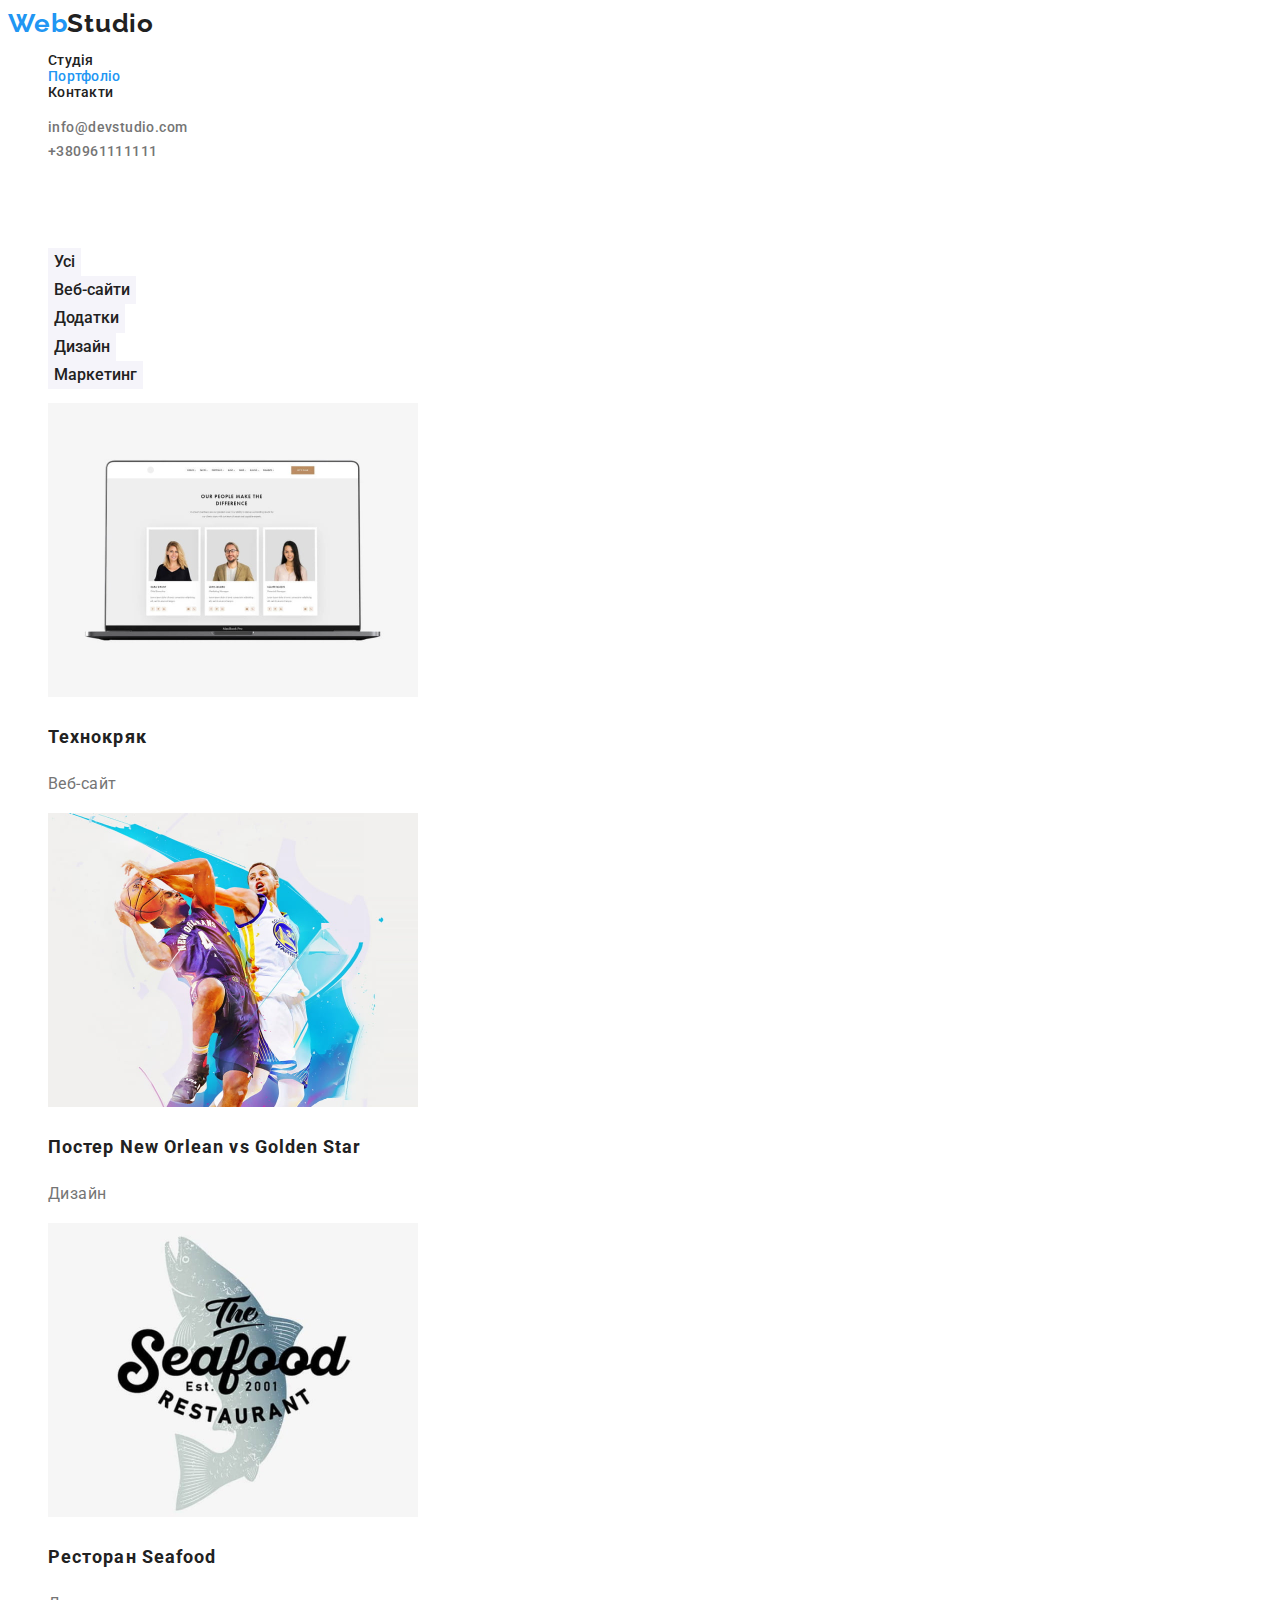
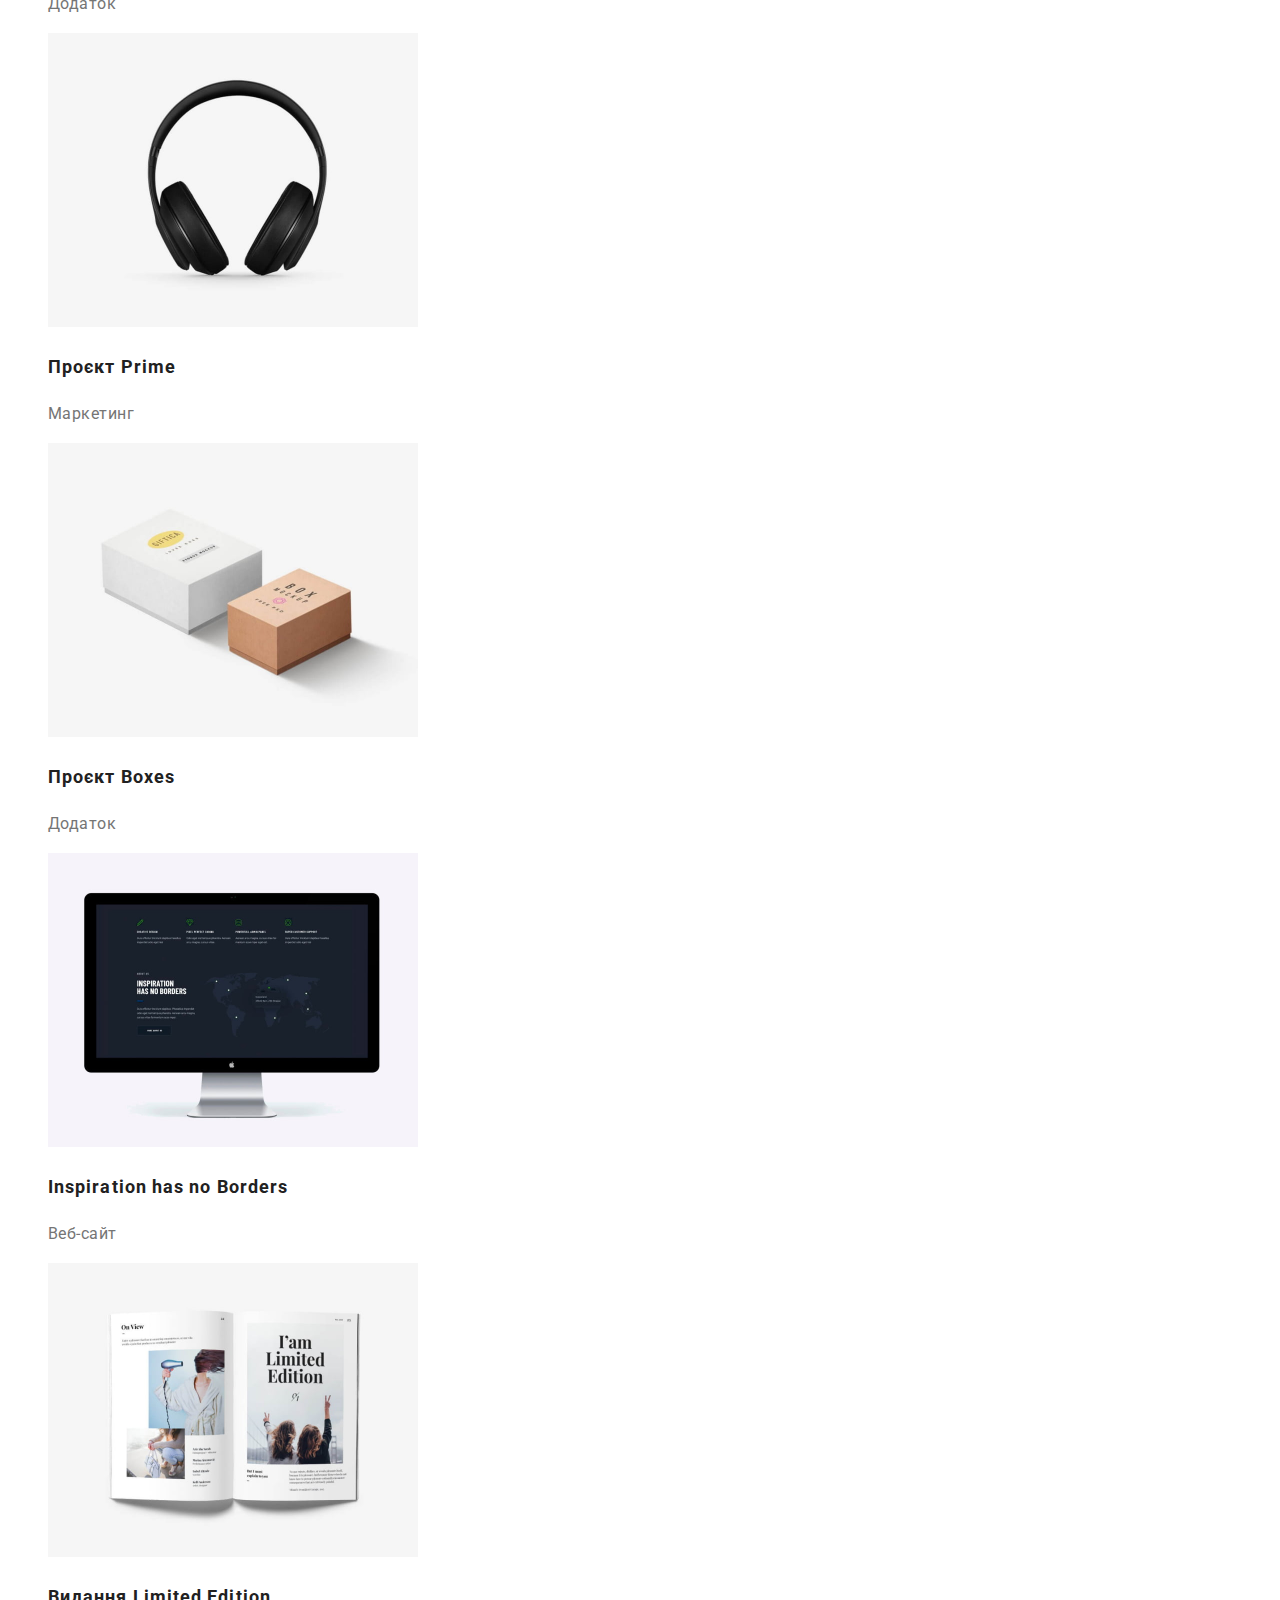
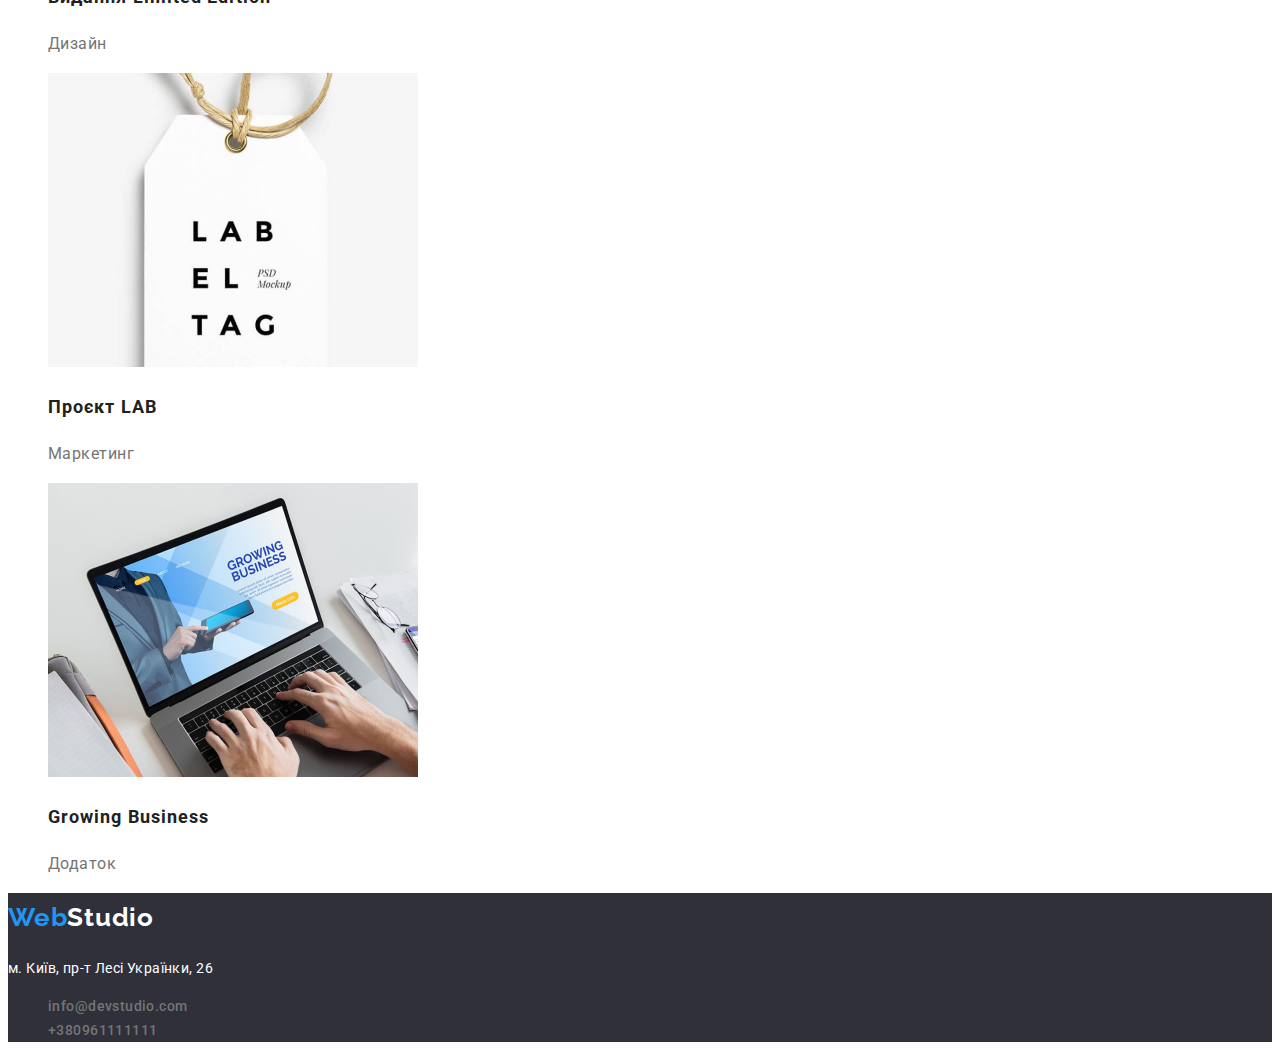
==== portfolio.html @ 089029b8 "Initial commit" ====
<!DOCTYPE html>
<html lang="en">
<head>
    <meta charset="UTF-8">
    <meta http-equiv="X-UA-Compatible" content="IE=edge">
    <meta name="viewport" content="width=device-width, initial-scale=1.0">
    <link rel="preconnect" href="https://fonts.googleapis.com">
    <link rel="preconnect" href="https://fonts.gstatic.com" crossorigin>
    <link href="https://fonts.googleapis.com/css2?family=Raleway:wght@700&family=Roboto:wght@400;500;700;900&display=swap"
        rel="stylesheet">
    <link rel="stylesheet" href="./css/styles.css">
    <title>WebStudio</title>
</head>
<body class="page">
    <!--шапка сторінки-->
<header class="header">
    <nav class="main-nav">
    <a class="logo links" href="./index.html"><span class="logo-span links">Web</span>Studio</a>
        <ul class="list-nav">
            <li class="list-item"><a class="list-item-link" href="./index.html">Студія</a></li>
            <li class="list-item"><a class="list-item-link-p" href="./portfolio.html">Портфоліо</a></li>
            <li class="list-item"><a class="list-item-link" href="">Контакти</a></li>
        </ul>
        </nav>
        <ul class="list link">
            <li><a class="mail" href="mailto:info@devstudio.com">info@devstudio.com</a></li>
            <li><a class="tel" href="tel:+380961111111">+380961111111</a></li>
        </ul>
        </header>
        <!--портфоліо-->
        <main>
            <section>
                <h1 class="section-title">Приклади робіт</h1>
                <ul class="list">
                    <li><button class="portolio-btn" type="button">Усі</button></li>
                    <li><button class="portolio-btn" type="button">Веб-сайти</button></li>
                    <li><button class="portolio-btn" type="button">Додатки</button></li>
                    <li><button class="portolio-btn" type="button">Дизайн</button></li>
                    <li><button class="portolio-btn" type="button">Маркетинг</button></li>
                </ul>
                <ul class="list">
                    <li class="portfolio-card">
                    <a class="link" href=""><img src="./images//image(7).jpg" alt="Фото Веб-сторінки" width="370">
                    <h2 class="portfolio-title">Технокряк</h2>
                    <p class="portfolio-card-txt">Веб-сайт</p>
                    </a>
                    </li>
                    <li class="portfolio-card">
                    <a class="link" href=""><img src="./images/image(8).jpg" alt="Фото баскетболістів" width="370">
                    <h2 class="portfolio-title">Постер New Orlean vs Golden Star</h2>
                    <p class="portfolio-card-txt">Дизайн</p>
                    </a>
                    </li>
                    <li class="portfolio-card">
                        <a class="link" href=""><img src="./images/image(9).jpg" alt="Фото логотипу ресторану" width="370">
                        <h2 class="portfolio-title">Ресторан Seafood</h2>
                        <p class="portfolio-card-txt">Додаток</p>
                        </a>
                    </li>
                    <li class="portfolio-card">
                        <a class="link" href=""><img src="./images/image(10).jpg" alt="Фото навушників" width="370">
                        <h2 class="portfolio-title">Проєкт Prime</h2>
                        <p class="portfolio-card-txt">Маркетинг</p>
                        </a>
                    </li>
                    <li class="portfolio-card">
                        <a class="link" href=""><img src="./images/image(111).jpg" alt="Фото логотипу, виглядає як коробки" width="370">
                        <h2 class="portfolio-title">Проєкт Boxes</h2>
                        <p class="portfolio-card-txt">Додаток</p>
                        </a>
                    </li>
                    <li class="portfolio-card">
                        <a class="link" href=""><img src="./images/image(12).jpg" alt="Фото Веб-сторінки" width="370">
                        <h2 class="portfolio-title">Inspiration has no Borders</h2>
                        <p class="portfolio-card-txt">Веб-сайт</p>
                        </a>
                    </li>
                    <li class="portfolio-card">
                        <a class="link" href=""><img src="./images/image(13).jpg" alt="Фото видання Limited Edition" width="370">
                        <h2 class="portfolio-title">Видання Limited Edition</h2>
                        <p class="portfolio-card-txt">Дизайн</p>
                        </a>
                    </li>
                    <li class="portfolio-card">
                        <a class="link" href=""><img src="./images/image(14).jpg" alt="Фото логотипу проекту LAB" width="370">
                        <h2 class="portfolio-title">Проєкт LAB</h2>
                        <p class="portfolio-card-txt">Маркетинг</p>
                        </a>
                    </li>
                    <li class="portfolio-card">
                        <a class="link" href=""><img src="./images/image(15).jpg" alt="Фото інтерфейсу додатку" width="370">
                        <h2 class="portfolio-title">Growing Business</h2>
                        <p class="portfolio-card-txt">Додаток</p>
                        </a>
                    </li>
                </ul>
            </section>
        </main>
    
        <footer class="footer">
            <a class="logo-footer links" href="./index.html"><span class="logo-span links">Web</span>Studio</a>
            <address class="address">
                <p class="address-map"> м. Київ, пр-т Лесі Українки, 26</p>
            <ul class="list footer">
                <li><a class="mail links" href="mailto:info@devstudio.com">info@devstudio.com</a></li>
                <li><a class="tel links" href="tel:+380961111111">+380961111111</a></li>
            </ul>
           </address>
           </footer>
</body>
</html>
---- css/styles.css ----
:root {
    /* Fonts */
    --main-font: "Roboto", sans-serif;
    --secondary-font: "Raleway", sans-serif;


    /* Text colors */
    --main-txt-cl: #757575;
    --main-title-cl: #212121;
    --light-txt-cl: #ffffff99;
    --span-txt-cl: #2196F3;
    --hero-txt-cl: #ffffff;
    --poster-txt-cl: #212121;
    --footer-txt-cl: rgba(255, 255, 255, 0.6);

    /* Background colors */
    --main-bg-cl: #2F303A;
    --span-bg-cl: #2196F3;
    --light-bg-cl: #F5F4FA;
    --card-bg-cl: #ffffff;
    --body-bg-cl: #F5F5F5;

    /* Other */

}

.page {
    font-family: var(--main-font);
    color: var(--main-txt-cl);
    font-size: 14px;
    line-height: calc(24 / 14);
    letter-spacing: 0.03em;
    text-decoration: none;
}

/* шапка сторінки */
.main-nav {
    font-weight: 500;
    font-size: 14px;
    line-height: 1.14;
    letter-spacing: 0.02em;
    color: var(--main-title-cl);
}

.logo {
    font-family: var(--secondary-font);
    font-weight: 700;
    font-size: 26px;
    line-height: 1.19;
    letter-spacing: 0.03em;
    color: var(--main-title-cl);
}

.logo-span {
    text-decoration: none;
    color: var(--span-txt-cl);
}

.link {
    text-decoration: none;
}

/* верхнє меню */
.list-nav {
    font-weight: 500;
    line-height: 1.14;
    letter-spacing: 0.02em;
}

.links {
    text-decoration: none;
}

.list-item-link {
    text-decoration: none;
    color: var(--main-title-cl);
}

.list-item-link-p {
    text-decoration: none;
    color: var(--span-txt-cl);
}

.list-item-link-s {
    text-decoration: none;
    color: var(--span-txt-cl);
}
.mail,
.tel {
    text-decoration: none;
    font-weight: 500;
    color: var(--main-txt-cl);
}

.mail:hover,
.mail:focus {
    color: var(--span-txt-cl);
}
.tel:hover,
.tel:focus {
    color: var(--span-txt-cl);
}

.current {
    color: var(--accent-txt-cl);
}

/* замовити послугу */
.hero {
    background-color: var(--main-bg-cl);
}

.main-title {
    font-weight: 900;
    font-size: 44px;
    line-height: 1.36;
    letter-spacing: 0.06em;
    text-align: center;
    text-transform: uppercase;
    color: var(--hero-txt-cl);
    cursor: pointer;
}

.btn-hero {
    background-color: var(--span-bg-cl);
    color: var(--hero-txt-cl);
    font-family: inherit;
    padding: 0;
    border: 0;
    font-weight: 700;
    font-size: 16px;
    line-height: 1.88;
    letter-spacing: 0.06em;
}

.btn:hover,
.btn:focus {
    background-color: var(--span-bg-cl);
}

/* плюси */
.benefits {
    text-transform: uppercase;
    color: var(--main-title-cl);
    background-color: var(--card-bg-cl);
}

.section-title {
    white-space: nowrap;
    clip-path: inset(100%);
    clip: rect(0 0 0 0);
    overflow: hidden;
}

.list-item {
    list-style-type: none;
}

.benefits-title {
    color: var(--main-title-cl);
    font-weight: 700;
    font-size: 14px;
    line-height: 1.14;
    letter-spacing: 0.03em;
    text-transform: uppercase;
}

.text {
    line-height: 1.5;
    letter-spacing: 0.03em;
    text-transform: none;
    color: var(--main-txt-cl);
}

/* чим ми займаємося */

.work-title {
    color: var(--main-title-cl);
    font-weight: 700;
    font-size: 36px;
    line-height: 1.17;
    text-align: center;
    letter-spacing: 0.03em;

}

/* наша команда */
.team {
    background-color: var(--light-bg-cl);
}

.team-title {
    color: var(--main-title-cl);
    font-weight: 700;
    font-size: 36px;
    line-height: 1.19;
    text-align: center;
    letter-spacing: 0.03em;
}

.list-item-team {
    box-shadow: 0px 1px 3px rgba(0, 0, 0, 0.12), 0px 1px 1px rgba(0, 0, 0, 0.14),
        0px 2px 1px rgba(0, 0, 0, 0.2);
    border-radius: 0px 0px 4px 4px;
    background-color: var(--card-bg-cl);
}

.name {
    color: var(--main-title-cl);
    font-weight: 500;
    font-size: 16px;
    line-height: 1.19;
    text-align: center;
}

.specialty {
    color: var(--main-txt-cl);
    font-size: 16px;
    text-align: center;
    line-height: 1.19;
}

/* footer*/
.footer {
    background-color: var(--main-bg-cl);
}

.logo-footer {
    color: var(--hero-txt-cl);
    font-family: var(--secondary-font);
    font-weight: 700;
    font-size: 26px;
    line-height: 1.9;
    letter-spacing: 0.03em;
}

.logo-span {
    color: var(--span-txt-cl);
}

.address {
    font-style: normal;
}

.list {
    list-style-type: none;
    text-decoration: none;
    color: var(--main-txt-cl);
}

.address-map {
    color: var(--hero-txt-cl);
}

.mail-footer,
.tel-footer {
    color: var(--footer-txt-cl);
}


/* Портфоліо*/

.portfolio-title {
    color: var(--main-title-cl);
    font-weight: 700;
    font-size: 18px;
    line-height: 2;
    letter-spacing: 0.06em;
}

.portfolio-card-txt {
    color: var(--main-txt-cl);
    font-size: 16px;
    line-height: 1.63;
    letter-spacing: 0.03em;
}

.portolio-btn {
    color: var(--poster-txt-cl);
    background-color: var(--light-bg-cl);
    border: none;
    font-family: inherit;
    line-height: 1.63;
    font-weight: 500;
    font-size: 16px;
    text-align: center;
    cursor: pointer;
    border: none;
}

.portolio-btn:hover,
.portolio-btn:focus {
    color: var(--hero-txt-cl);
    background-color: var(--span-bg-cl);
}

.link {
    text-decoration: none;
}
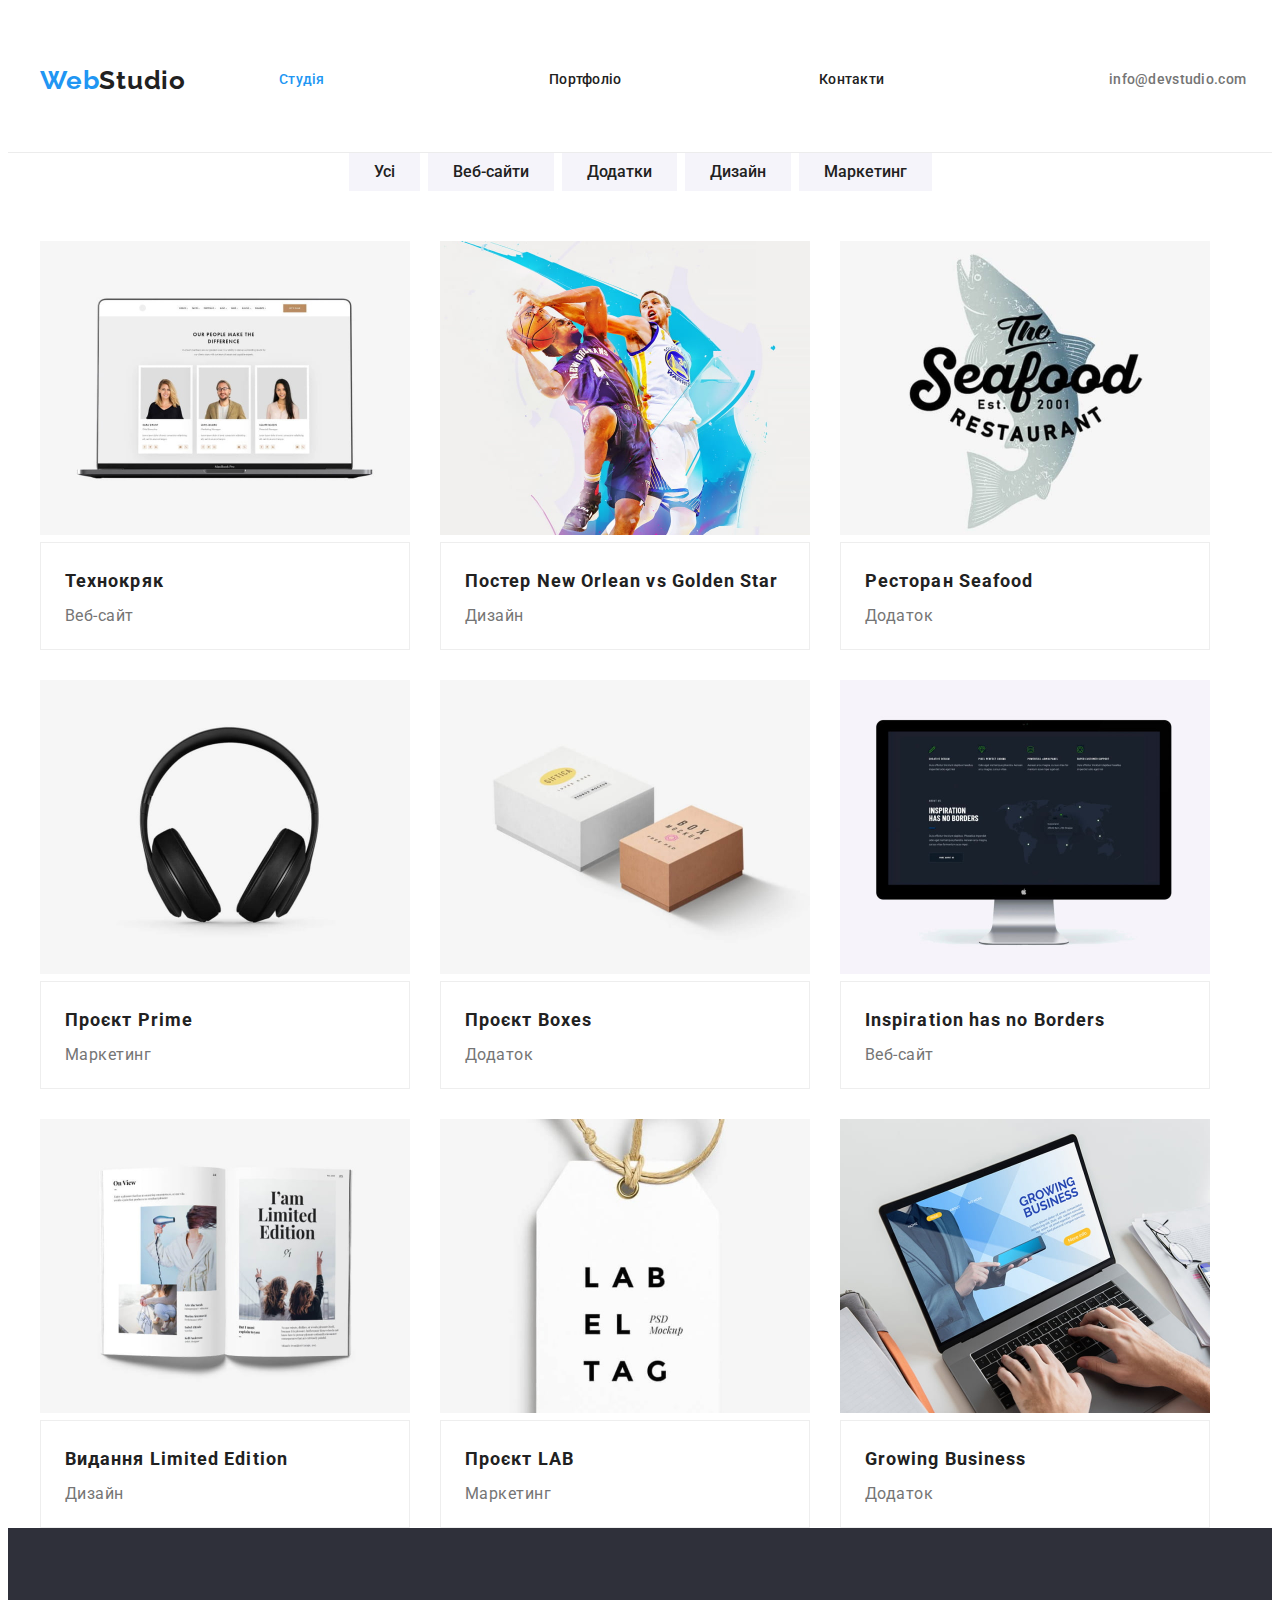
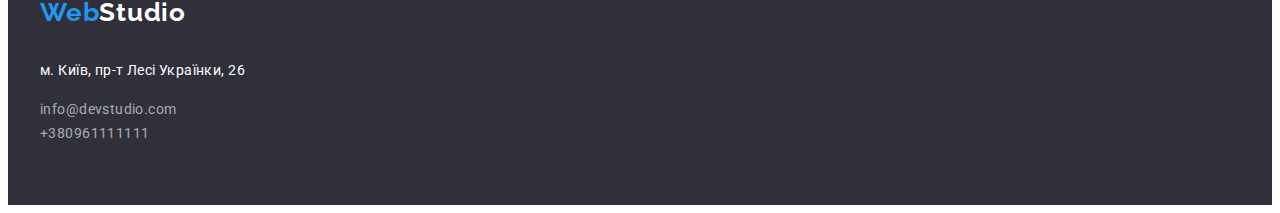
==== commit 0f5b4dba: "Add files via upload" ====
--- a/portfolio.html
+++ b/portfolio.html
@@ -13,99 +13,116 @@
 </head>
 <body class="page">
     <!--шапка сторінки-->
-<header class="header">
-    <nav class="main-nav">
-    <a class="logo links" href="./index.html"><span class="logo-span links">Web</span>Studio</a>
-        <ul class="list-nav">
-            <li class="list-item"><a class="list-item-link" href="./index.html">Студія</a></li>
-            <li class="list-item"><a class="list-item-link-p" href="./portfolio.html">Портфоліо</a></li>
-            <li class="list-item"><a class="list-item-link" href="">Контакти</a></li>
+    <header class="header">
+        <div class="container header-container">
+        <nav class="main-nav">
+        <a class="logo link" href="./index.html"><span class="logo-span link">Web</span>Studio</a>
+    
+        <!-- верхнє меню-->
+        <ul class="list-nav link">
+         <li class="list-item"><a class="list-item-link-s" href="./index.html">Студія</a></li>   
+         <li class="list-item"><a class="list-item-link" href="./portfolio.html">Портфоліо</a></li>  
+         <li class="list-item"><a class="list-item-link" href="">Контакти</a></li>  
         </ul>
         </nav>
-        <ul class="list link">
+        <ul class="list link header-link">
             <li><a class="mail" href="mailto:info@devstudio.com">info@devstudio.com</a></li>
             <li><a class="tel" href="tel:+380961111111">+380961111111</a></li>
         </ul>
-        </header>
+        </div>
+    </header>
         <!--портфоліо-->
         <main>
             <section>
-                <h1 class="section-title">Приклади робіт</h1>
-                <ul class="list">
+            <div class="container">
+                <h1 hidden>Приклади робіт</h1>
+                <ul class="list btn-list">
                     <li><button class="portolio-btn" type="button">Усі</button></li>
                     <li><button class="portolio-btn" type="button">Веб-сайти</button></li>
                     <li><button class="portolio-btn" type="button">Додатки</button></li>
                     <li><button class="portolio-btn" type="button">Дизайн</button></li>
                     <li><button class="portolio-btn" type="button">Маркетинг</button></li>
                 </ul>
-                <ul class="list">
+                <ul class="list cards-list">
                     <li class="portfolio-card">
                     <a class="link" href=""><img src="./images//image(7).jpg" alt="Фото Веб-сторінки" width="370">
+                    <div class="portfolio-card-container">
                     <h2 class="portfolio-title">Технокряк</h2>
                     <p class="portfolio-card-txt">Веб-сайт</p>
                     </a>
                     </li>
                     <li class="portfolio-card">
                     <a class="link" href=""><img src="./images/image(8).jpg" alt="Фото баскетболістів" width="370">
+                    <div class="portfolio-card-container">
                     <h2 class="portfolio-title">Постер New Orlean vs Golden Star</h2>
                     <p class="portfolio-card-txt">Дизайн</p>
                     </a>
                     </li>
                     <li class="portfolio-card">
                         <a class="link" href=""><img src="./images/image(9).jpg" alt="Фото логотипу ресторану" width="370">
+                        <div class="portfolio-card-container">
                         <h2 class="portfolio-title">Ресторан Seafood</h2>
                         <p class="portfolio-card-txt">Додаток</p>
                         </a>
                     </li>
                     <li class="portfolio-card">
                         <a class="link" href=""><img src="./images/image(10).jpg" alt="Фото навушників" width="370">
+                        <div class="portfolio-card-container">    
                         <h2 class="portfolio-title">Проєкт Prime</h2>
                         <p class="portfolio-card-txt">Маркетинг</p>
                         </a>
                     </li>
                     <li class="portfolio-card">
                         <a class="link" href=""><img src="./images/image(111).jpg" alt="Фото логотипу, виглядає як коробки" width="370">
+                        <div class="portfolio-card-container">
                         <h2 class="portfolio-title">Проєкт Boxes</h2>
                         <p class="portfolio-card-txt">Додаток</p>
                         </a>
                     </li>
                     <li class="portfolio-card">
                         <a class="link" href=""><img src="./images/image(12).jpg" alt="Фото Веб-сторінки" width="370">
+                        <div class="portfolio-card-container">
                         <h2 class="portfolio-title">Inspiration has no Borders</h2>
                         <p class="portfolio-card-txt">Веб-сайт</p>
                         </a>
                     </li>
                     <li class="portfolio-card">
                         <a class="link" href=""><img src="./images/image(13).jpg" alt="Фото видання Limited Edition" width="370">
+                        <div class="portfolio-card-container">
                         <h2 class="portfolio-title">Видання Limited Edition</h2>
                         <p class="portfolio-card-txt">Дизайн</p>
                         </a>
                     </li>
                     <li class="portfolio-card">
                         <a class="link" href=""><img src="./images/image(14).jpg" alt="Фото логотипу проекту LAB" width="370">
+                        <div class="portfolio-card-container">
                         <h2 class="portfolio-title">Проєкт LAB</h2>
                         <p class="portfolio-card-txt">Маркетинг</p>
                         </a>
                     </li>
                     <li class="portfolio-card">
                         <a class="link" href=""><img src="./images/image(15).jpg" alt="Фото інтерфейсу додатку" width="370">
+                        <div class="portfolio-card-container">
                         <h2 class="portfolio-title">Growing Business</h2>
                         <p class="portfolio-card-txt">Додаток</p>
                         </a>
                     </li>
                 </ul>
+            </div>
             </section>
         </main>
     
         <footer class="footer">
-            <a class="logo-footer links" href="./index.html"><span class="logo-span links">Web</span>Studio</a>
+            <div class="container footer-container">
+            <a class="logo-footer link" href="./index.html"><span class="logo-span link">Web</span>Studio</a>
             <address class="address">
                 <p class="address-map"> м. Київ, пр-т Лесі Українки, 26</p>
-            <ul class="list footer">
-                <li><a class="mail links" href="mailto:info@devstudio.com">info@devstudio.com</a></li>
-                <li><a class="tel links" href="tel:+380961111111">+380961111111</a></li>
+            <ul class="list-footer">
+                <li><a class="mail-footer link" href="mailto:info@devstudio.com">info@devstudio.com</a></li>
+                <li><a class="tel-footer link" href="tel:+380961111111">+380961111111</a></li>
             </ul>
            </address>
+           </div>
            </footer>
 </body>
 </html>--- a/css/styles.css
+++ b/css/styles.css
@@ -23,6 +23,17 @@
     /* Other */
 
 }
+/* Reset and General styles */
+h1,
+h2,
+h3,
+h4,
+p,
+ul {
+margin-top: 0;
+margin-bottom: 0;
+padding: 0;
+}
 
 .page {
     font-family: var(--main-font);
@@ -33,13 +44,32 @@
     text-decoration: none;
 }
 
+
 /* шапка сторінки */
+.header {
+    border-bottom: 1px solid #ECECEC;
+}
+
+.container {
+    width: 1200px;
+    padding: 0 15px 0 15px;
+    margin-left: auto;
+    margin-right: auto;
+}
+.header-container {
+    display: flex;
+    align-items: center;
+}
 .main-nav {
     font-weight: 500;
     font-size: 14px;
     line-height: 1.14;
     letter-spacing: 0.02em;
     color: var(--main-title-cl);
+    display: flex;
+    align-items: center;
+    margin-right: auto;
+    margin-left: 0;
 }
 
 .logo {
@@ -65,31 +95,66 @@
     font-weight: 500;
     line-height: 1.14;
     letter-spacing: 0.02em;
-}
-
-.links {
-    text-decoration: none;
-}
-
-.list-item-link {
-    text-decoration: none;
-    color: var(--main-title-cl);
-}
-
-.list-item-link-p {
-    text-decoration: none;
-    color: var(--span-txt-cl);
-}
-
-.list-item-link-s {
-    text-decoration: none;
-    color: var(--span-txt-cl);
-}
+    display: flex;
+    min-width: 45px;
+    margin-left: 93px;
+    margin-right: auto;
+}
+.list-nav link {
+    margin-right: 50px;
+}
+
+.header-link {
+    display: flex;
+    margin-right: 50px;
+}
+.list-item-link,
+.list-item-link-p,
+.list-item-link-s,
 .mail,
 .tel {
+  display: block;
+  padding-top: 32px;
+  padding-bottom: 32px;
+}
+
+.list {
+    list-style-type: none;
+}
+.list-item {
+    padding-top: 32px;
+    padding-bottom: 32px;
+}
+.list-item-link {
+    text-decoration: none;
+    color: var(--main-title-cl);
+    display: block;
+    align-items: center;
+}
+
+.list-item-link-p {
+    text-decoration: none;
+    color: var(--span-txt-cl);
+    display: block;
+    align-items: center;
+}
+
+.list-item-link-s {
+    text-decoration: none;
+    color: var(--span-txt-cl);
+    display: block;
+    align-items: center;
+}
+.mail,
+.tel {
     text-decoration: none;
     font-weight: 500;
     color: var(--main-txt-cl);
+    line-height: 1.14;
+    letter-spacing: 0.02em;
+    display: flex;
+    align-items: center;
+    margin: 20px;
 }
 
 .mail:hover,
@@ -106,8 +171,22 @@
 }
 
 /* замовити послугу */
+
+.section {
+    padding: 94px 0;
+    width: 100%;
+}
+
 .hero {
     background-color: var(--main-bg-cl);
+    padding-top: 200px;
+    padding-bottom: 200px;
+}
+
+.hero-container {
+    display: flex;
+    text-align: center;
+    flex-direction: column;
 }
 
 .main-title {
@@ -119,18 +198,30 @@
     text-transform: uppercase;
     color: var(--hero-txt-cl);
     cursor: pointer;
+    margin-top: 0;
+    margin-bottom: 30px;
+    width: 696px;
+    margin-left: auto;
+    margin-right: auto;
 }
 
 .btn-hero {
     background-color: var(--span-bg-cl);
     color: var(--hero-txt-cl);
     font-family: inherit;
-    padding: 0;
-    border: 0;
     font-weight: 700;
     font-size: 16px;
     line-height: 1.88;
     letter-spacing: 0.06em;
+    display: flex;
+    align-items: center;
+    border-radius: 4px;
+    padding: 10px 32px;
+    min-width: 216px;
+    display: block;
+    margin-left: auto;
+    margin-right: auto;
+    cursor: pointer;
 }
 
 .btn:hover,
@@ -143,17 +234,16 @@
     text-transform: uppercase;
     color: var(--main-title-cl);
     background-color: var(--card-bg-cl);
-}
-
-.section-title {
-    white-space: nowrap;
-    clip-path: inset(100%);
-    clip: rect(0 0 0 0);
-    overflow: hidden;
-}
-
+    padding-bottom: 0;
+}
+
+.benefits-list {
+    display: flex;
+    gap: 30px;
+}
 .list-item {
     list-style-type: none;
+    width: 270px;
 }
 
 .benefits-title {
@@ -163,6 +253,8 @@
     line-height: 1.14;
     letter-spacing: 0.03em;
     text-transform: uppercase;
+    margin-top: 0;
+    margin-bottom: 10px;
 }
 
 .text {
@@ -173,22 +265,43 @@
 }
 
 /* чим ми займаємося */
-
-.work-title {
-    color: var(--main-title-cl);
+.work {
+    padding-top: 0;
+}
+.section-title {
     font-weight: 700;
     font-size: 36px;
     line-height: 1.17;
     text-align: center;
-    letter-spacing: 0.03em;
-
+    margin-bottom: 50px;
+}
+.img {
+    display: block;
+    max-width: 100%;
+    height: auto;
+}
+.work-list {
+    display: flex;
+    gap: 30px;
+    justify-content: center;
+}
+.work-title {
+    color: var(--main-title-cl);
+    font-weight: 700;
+    font-size: 36px;
+    line-height: 1.17;
+    text-align: center;
+    letter-spacing: 0.03em;
+    margin-bottom: 50px;
 }
 
 /* наша команда */
 .team {
     background-color: var(--light-bg-cl);
 }
-
+.team-container {
+    height: 648px;
+}
 .team-title {
     color: var(--main-title-cl);
     font-weight: 700;
@@ -197,20 +310,27 @@
     text-align: center;
     letter-spacing: 0.03em;
 }
-
+.team-list {
+    display: flex;
+    gap: 30px;
+}
 .list-item-team {
     box-shadow: 0px 1px 3px rgba(0, 0, 0, 0.12), 0px 1px 1px rgba(0, 0, 0, 0.14),
         0px 2px 1px rgba(0, 0, 0, 0.2);
     border-radius: 0px 0px 4px 4px;
     background-color: var(--card-bg-cl);
 }
-
+.card {
+        padding-top: 30px;
+        padding-bottom: 30px;
+}
 .name {
     color: var(--main-title-cl);
     font-weight: 500;
     font-size: 16px;
     line-height: 1.19;
     text-align: center;
+    margin-bottom: 10px;
 }
 
 .specialty {
@@ -218,11 +338,14 @@
     font-size: 16px;
     text-align: center;
     line-height: 1.19;
+    padding-bottom: 30px;
 }
 
 /* footer*/
 .footer {
     background-color: var(--main-bg-cl);
+    padding-top: 60px;
+    padding-bottom: 60px;
 }
 
 .logo-footer {
@@ -232,6 +355,9 @@
     font-size: 26px;
     line-height: 1.9;
     letter-spacing: 0.03em;
+    display: block;
+    padding: 0;
+    margin-bottom: 20px;
 }
 
 .logo-span {
@@ -240,9 +366,10 @@
 
 .address {
     font-style: normal;
-}
-
-.list {
+    margin-top: 20px;
+}
+
+.list-footer {
     list-style-type: none;
     text-decoration: none;
     color: var(--main-txt-cl);
@@ -250,22 +377,43 @@
 
 .address-map {
     color: var(--hero-txt-cl);
+    margin-bottom: 15px;
 }
 
 .mail-footer,
 .tel-footer {
+    margin-bottom: 9px;
     color: var(--footer-txt-cl);
 }
 
 
 /* Портфоліо*/
-
+.btn-list {
+    display: flex;
+    justify-content: center;
+    gap: 8px;
+    margin-bottom: 50px;
+}
+.cards-list {
+    display: flex;
+    flex-wrap: wrap;
+    gap: 30px;
+}
+.portfolio-card-container {
+    background: #FFFFFF;
+    border-top: 1px solid #EEEEEE;
+    border-bottom: 1px solid #EEEEEE;
+    border-left: 1px solid #EEEEEE;
+    border-right: 1px solid #EEEEEE;
+    padding: 20px 24px 20px 24px;
+}
 .portfolio-title {
     color: var(--main-title-cl);
     font-weight: 700;
     font-size: 18px;
     line-height: 2;
     letter-spacing: 0.06em;
+    margin-bottom: 4px;
 }
 
 .portfolio-card-txt {
@@ -285,7 +433,8 @@
     font-size: 16px;
     text-align: center;
     cursor: pointer;
-    border: none;
+    padding: 6px 25px;
+    cursor: pointer;
 }
 
 .portolio-btn:hover,
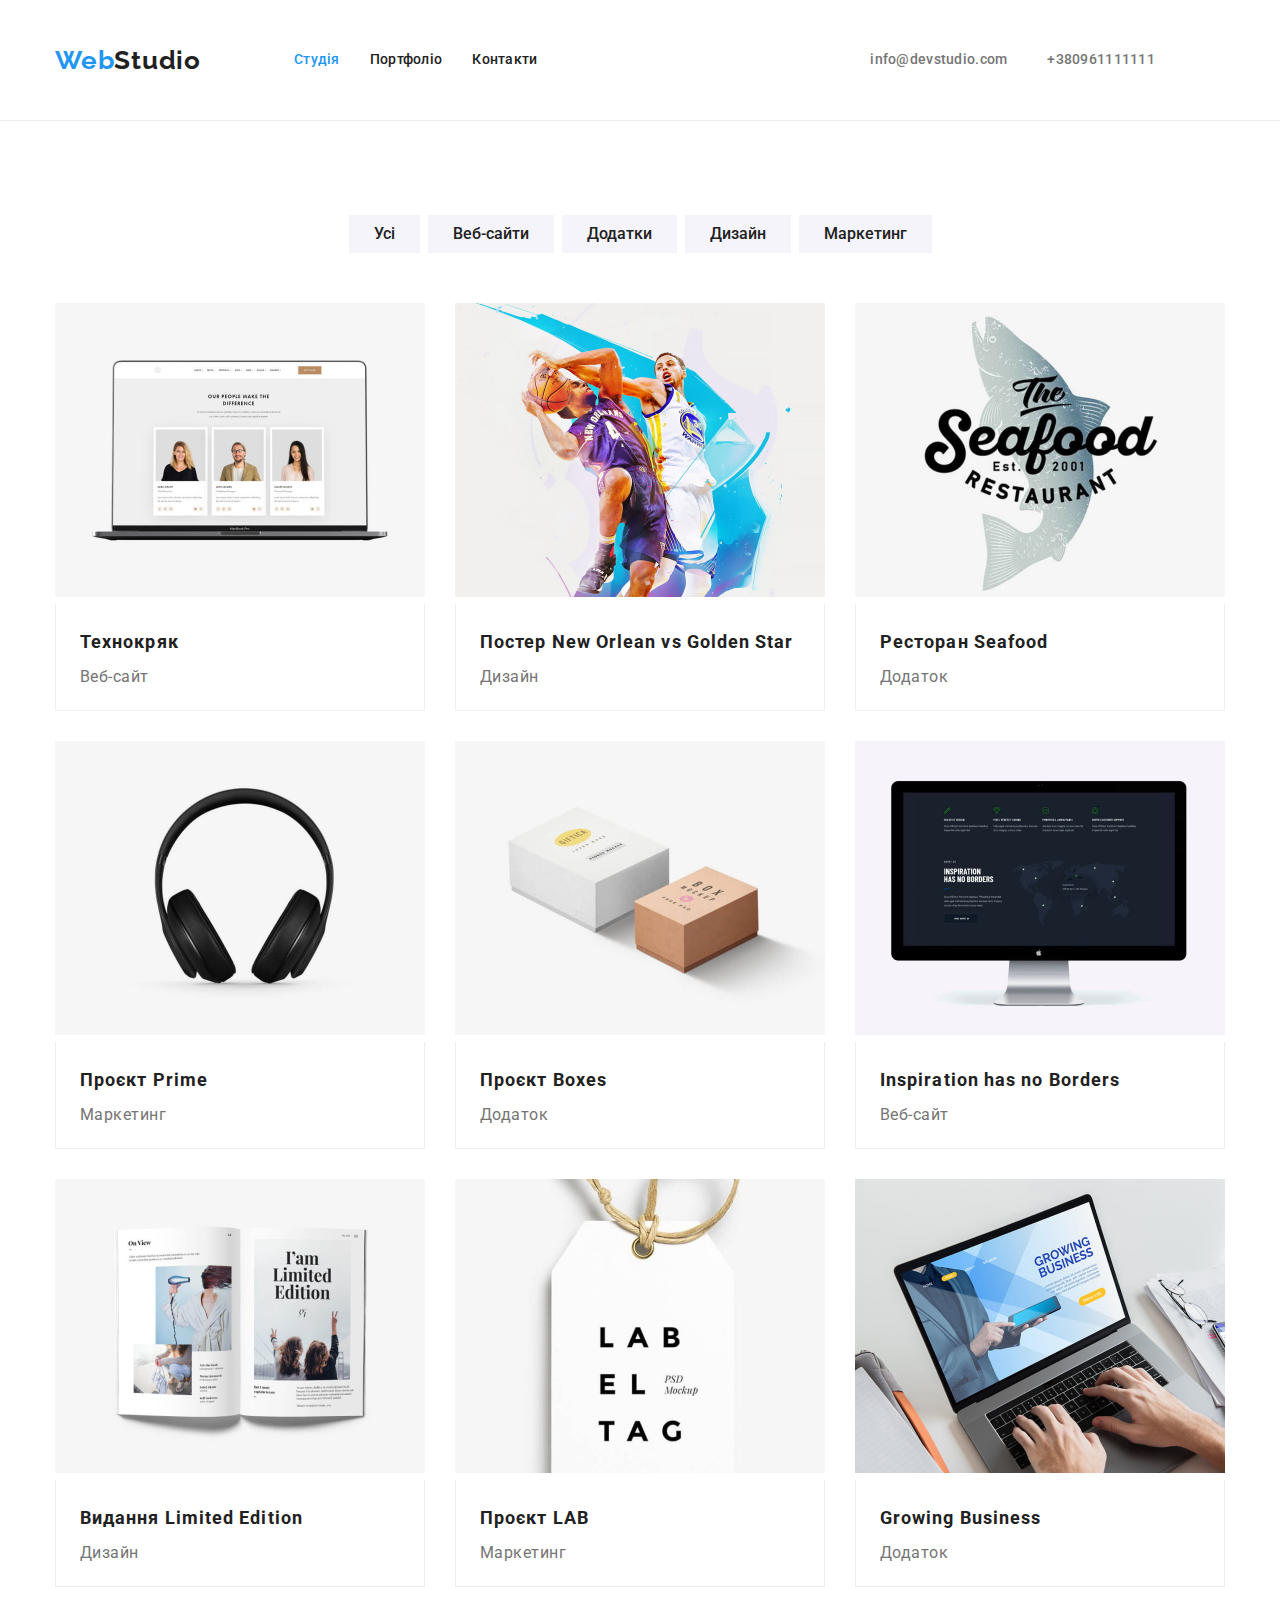
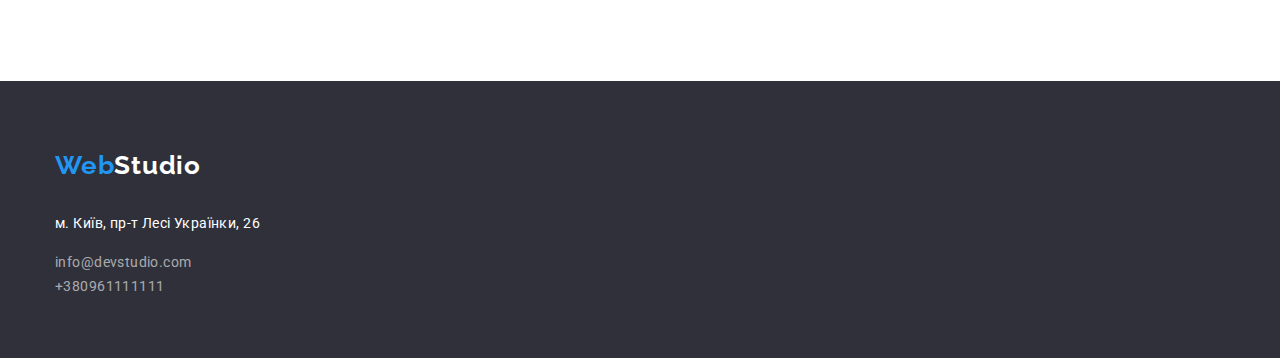
==== commit b6e01661: "Add files via upload" ====
--- a/portfolio.html
+++ b/portfolio.html
@@ -8,6 +8,7 @@
     <link rel="preconnect" href="https://fonts.gstatic.com" crossorigin>
     <link href="https://fonts.googleapis.com/css2?family=Raleway:wght@700&family=Roboto:wght@400;500;700;900&display=swap"
         rel="stylesheet">
+    <link rel="stylesheet" href="https://cdnjs.cloudflare.com/ajax/libs/modern-normalize/1.1.0/modern-normalize.min.css">
     <link rel="stylesheet" href="./css/styles.css">
     <title>WebStudio</title>
 </head>
@@ -33,7 +34,7 @@
     </header>
         <!--портфоліо-->
         <main>
-            <section>
+            <section class="portfolio">
             <div class="container">
                 <h1 hidden>Приклади робіт</h1>
                 <ul class="list btn-list">
@@ -45,63 +46,63 @@
                 </ul>
                 <ul class="list cards-list">
                     <li class="portfolio-card">
-                    <a class="link" href=""><img src="./images//image(7).jpg" alt="Фото Веб-сторінки" width="370">
+                    <a class="link"><img src="./images//image(7).jpg" alt="Фото Веб-сторінки" width="370">
                     <div class="portfolio-card-container">
                     <h2 class="portfolio-title">Технокряк</h2>
                     <p class="portfolio-card-txt">Веб-сайт</p>
                     </a>
                     </li>
                     <li class="portfolio-card">
-                    <a class="link" href=""><img src="./images/image(8).jpg" alt="Фото баскетболістів" width="370">
+                    <a class="link"><img src="./images/image(8).jpg" alt="Фото баскетболістів" width="370">
                     <div class="portfolio-card-container">
                     <h2 class="portfolio-title">Постер New Orlean vs Golden Star</h2>
                     <p class="portfolio-card-txt">Дизайн</p>
                     </a>
                     </li>
                     <li class="portfolio-card">
-                        <a class="link" href=""><img src="./images/image(9).jpg" alt="Фото логотипу ресторану" width="370">
+                        <a class="link"><img src="./images/image(9).jpg" alt="Фото логотипу ресторану" width="370">
                         <div class="portfolio-card-container">
                         <h2 class="portfolio-title">Ресторан Seafood</h2>
                         <p class="portfolio-card-txt">Додаток</p>
                         </a>
                     </li>
                     <li class="portfolio-card">
-                        <a class="link" href=""><img src="./images/image(10).jpg" alt="Фото навушників" width="370">
+                        <a class="link"><img src="./images/image(10).jpg" alt="Фото навушників" width="370">
                         <div class="portfolio-card-container">    
                         <h2 class="portfolio-title">Проєкт Prime</h2>
                         <p class="portfolio-card-txt">Маркетинг</p>
                         </a>
                     </li>
                     <li class="portfolio-card">
-                        <a class="link" href=""><img src="./images/image(111).jpg" alt="Фото логотипу, виглядає як коробки" width="370">
+                        <a class="link"><img src="./images/image(111).jpg" alt="Фото логотипу, виглядає як коробки" width="370">
                         <div class="portfolio-card-container">
                         <h2 class="portfolio-title">Проєкт Boxes</h2>
                         <p class="portfolio-card-txt">Додаток</p>
                         </a>
                     </li>
                     <li class="portfolio-card">
-                        <a class="link" href=""><img src="./images/image(12).jpg" alt="Фото Веб-сторінки" width="370">
+                        <a class="link"><img src="./images/image(12).jpg" alt="Фото Веб-сторінки" width="370">
                         <div class="portfolio-card-container">
                         <h2 class="portfolio-title">Inspiration has no Borders</h2>
                         <p class="portfolio-card-txt">Веб-сайт</p>
                         </a>
                     </li>
                     <li class="portfolio-card">
-                        <a class="link" href=""><img src="./images/image(13).jpg" alt="Фото видання Limited Edition" width="370">
+                        <a class="link"><img src="./images/image(13).jpg" alt="Фото видання Limited Edition" width="370">
                         <div class="portfolio-card-container">
                         <h2 class="portfolio-title">Видання Limited Edition</h2>
                         <p class="portfolio-card-txt">Дизайн</p>
                         </a>
                     </li>
                     <li class="portfolio-card">
-                        <a class="link" href=""><img src="./images/image(14).jpg" alt="Фото логотипу проекту LAB" width="370">
+                        <a class="link"><img src="./images/image(14).jpg" alt="Фото логотипу проекту LAB" width="370">
                         <div class="portfolio-card-container">
                         <h2 class="portfolio-title">Проєкт LAB</h2>
                         <p class="portfolio-card-txt">Маркетинг</p>
                         </a>
                     </li>
                     <li class="portfolio-card">
-                        <a class="link" href=""><img src="./images/image(15).jpg" alt="Фото інтерфейсу додатку" width="370">
+                        <a class="link"><img src="./images/image(15).jpg" alt="Фото інтерфейсу додатку" width="370">
                         <div class="portfolio-card-container">
                         <h2 class="portfolio-title">Growing Business</h2>
                         <p class="portfolio-card-txt">Додаток</p>
--- a/css/styles.css
+++ b/css/styles.css
@@ -96,13 +96,10 @@
     line-height: 1.14;
     letter-spacing: 0.02em;
     display: flex;
-    min-width: 45px;
     margin-left: 93px;
     margin-right: auto;
 }
-.list-nav link {
-    margin-right: 50px;
-}
+
 
 .header-link {
     display: flex;
@@ -116,20 +113,21 @@
   display: block;
   padding-top: 32px;
   padding-bottom: 32px;
+  gap: 30px;
 }
 
 .list {
     list-style-type: none;
 }
 .list-item {
-    padding-top: 32px;
-    padding-bottom: 32px;
+    list-style-type: none;
 }
 .list-item-link {
     text-decoration: none;
     color: var(--main-title-cl);
     display: block;
     align-items: center;
+    margin-right: 30px;
 }
 
 .list-item-link-p {
@@ -137,6 +135,7 @@
     color: var(--span-txt-cl);
     display: block;
     align-items: center;
+    margin-right: 30px;
 }
 
 .list-item-link-s {
@@ -144,6 +143,7 @@
     color: var(--span-txt-cl);
     display: block;
     align-items: center;
+    margin-right: 30px;
 }
 .mail,
 .tel {
@@ -183,11 +183,6 @@
     padding-bottom: 200px;
 }
 
-.hero-container {
-    display: flex;
-    text-align: center;
-    flex-direction: column;
-}
 
 .main-title {
     font-weight: 900;
@@ -234,14 +229,15 @@
     text-transform: uppercase;
     color: var(--main-title-cl);
     background-color: var(--card-bg-cl);
-    padding-bottom: 0;
+    padding-top: 94px;
+    padding-bottom: 94px;
 }
 
 .benefits-list {
     display: flex;
     gap: 30px;
 }
-.list-item {
+.list-item-benefits {
     list-style-type: none;
     width: 270px;
 }
@@ -266,7 +262,7 @@
 
 /* чим ми займаємося */
 .work {
-    padding-top: 0;
+    padding-bottom: 94px;
 }
 .section-title {
     font-weight: 700;
@@ -297,11 +293,11 @@
 
 /* наша команда */
 .team {
+    padding-top: 94px;
+    padding-bottom: 94px;
     background-color: var(--light-bg-cl);
 }
-.team-container {
-    height: 648px;
-}
+
 .team-title {
     color: var(--main-title-cl);
     font-weight: 700;
@@ -309,6 +305,7 @@
     line-height: 1.19;
     text-align: center;
     letter-spacing: 0.03em;
+    margin-bottom: 50px;
 }
 .team-list {
     display: flex;
@@ -321,8 +318,8 @@
     background-color: var(--card-bg-cl);
 }
 .card {
-        padding-top: 30px;
-        padding-bottom: 30px;
+    padding-top: 30px;
+    padding-bottom: 30px;
 }
 .name {
     color: var(--main-title-cl);
@@ -338,7 +335,6 @@
     font-size: 16px;
     text-align: center;
     line-height: 1.19;
-    padding-bottom: 30px;
 }
 
 /* footer*/
@@ -366,7 +362,6 @@
 
 .address {
     font-style: normal;
-    margin-top: 20px;
 }
 
 .list-footer {
@@ -388,6 +383,10 @@
 
 
 /* Портфоліо*/
+.portfolio {
+    padding-top: 94px;
+    padding-bottom: 94px;
+}
 .btn-list {
     display: flex;
     justify-content: center;
@@ -401,7 +400,7 @@
 }
 .portfolio-card-container {
     background: #FFFFFF;
-    border-top: 1px solid #EEEEEE;
+    border-top: none;
     border-bottom: 1px solid #EEEEEE;
     border-left: 1px solid #EEEEEE;
     border-right: 1px solid #EEEEEE;
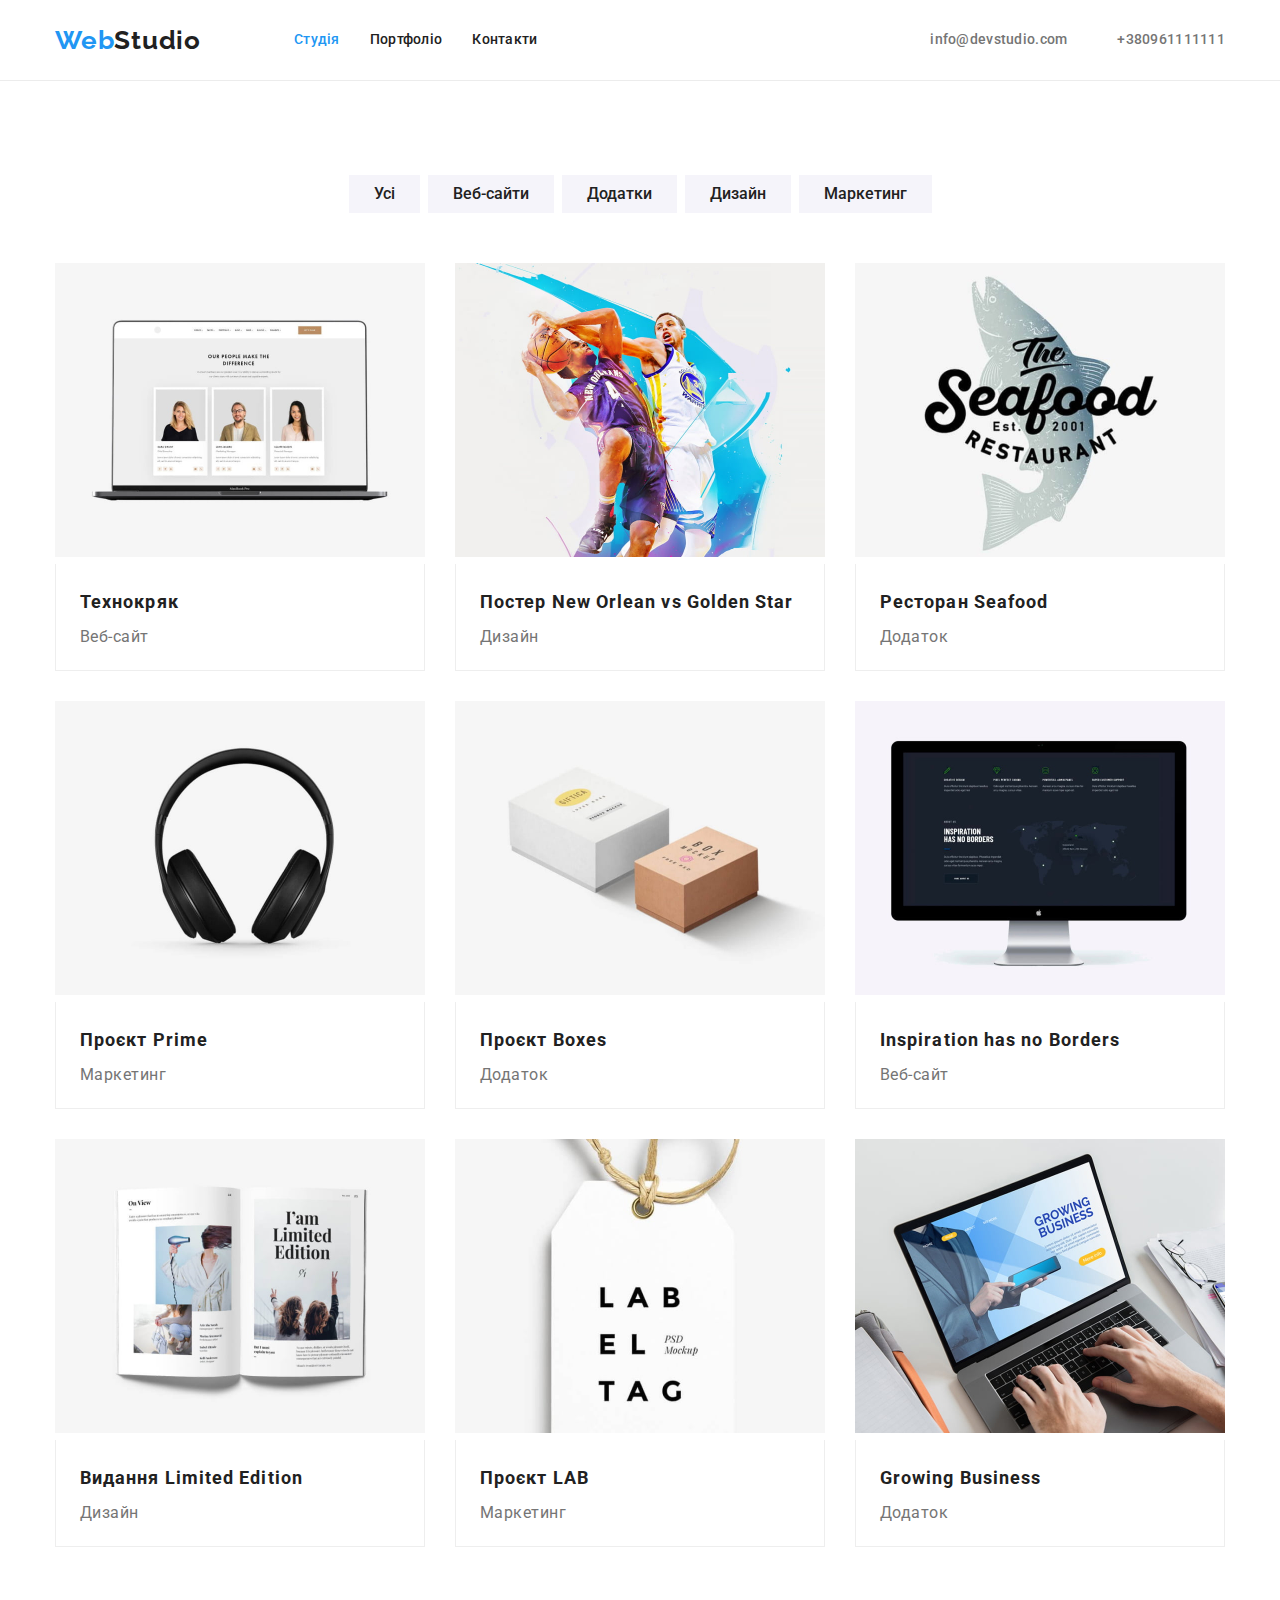
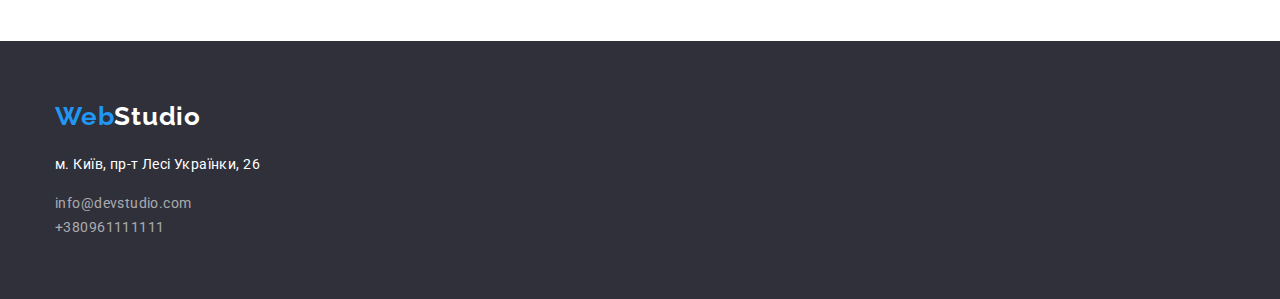
==== commit a2c684e5: "Add files via upload" ====
--- a/portfolio.html
+++ b/portfolio.html
@@ -53,56 +53,56 @@
                     </a>
                     </li>
                     <li class="portfolio-card">
-                    <a class="link"><img src="./images/image(8).jpg" alt="Фото баскетболістів" width="370">
+                    <a class=""><img src="./images/image(8).jpg" alt="Фото баскетболістів" width="370">
                     <div class="portfolio-card-container">
                     <h2 class="portfolio-title">Постер New Orlean vs Golden Star</h2>
                     <p class="portfolio-card-txt">Дизайн</p>
                     </a>
                     </li>
                     <li class="portfolio-card">
-                        <a class="link"><img src="./images/image(9).jpg" alt="Фото логотипу ресторану" width="370">
+                        <a class=""><img src="./images/image(9).jpg" alt="Фото логотипу ресторану" width="370">
                         <div class="portfolio-card-container">
                         <h2 class="portfolio-title">Ресторан Seafood</h2>
                         <p class="portfolio-card-txt">Додаток</p>
                         </a>
                     </li>
                     <li class="portfolio-card">
-                        <a class="link"><img src="./images/image(10).jpg" alt="Фото навушників" width="370">
+                        <a class=""><img src="./images/image(10).jpg" alt="Фото навушників" width="370">
                         <div class="portfolio-card-container">    
                         <h2 class="portfolio-title">Проєкт Prime</h2>
                         <p class="portfolio-card-txt">Маркетинг</p>
                         </a>
                     </li>
                     <li class="portfolio-card">
-                        <a class="link"><img src="./images/image(111).jpg" alt="Фото логотипу, виглядає як коробки" width="370">
+                        <a class=""><img src="./images/image(111).jpg" alt="Фото логотипу, виглядає як коробки" width="370">
                         <div class="portfolio-card-container">
                         <h2 class="portfolio-title">Проєкт Boxes</h2>
                         <p class="portfolio-card-txt">Додаток</p>
                         </a>
                     </li>
                     <li class="portfolio-card">
-                        <a class="link"><img src="./images/image(12).jpg" alt="Фото Веб-сторінки" width="370">
+                        <a class=""><img src="./images/image(12).jpg" alt="Фото Веб-сторінки" width="370">
                         <div class="portfolio-card-container">
                         <h2 class="portfolio-title">Inspiration has no Borders</h2>
                         <p class="portfolio-card-txt">Веб-сайт</p>
                         </a>
                     </li>
                     <li class="portfolio-card">
-                        <a class="link"><img src="./images/image(13).jpg" alt="Фото видання Limited Edition" width="370">
+                        <a class=""><img src="./images/image(13).jpg" alt="Фото видання Limited Edition" width="370">
                         <div class="portfolio-card-container">
                         <h2 class="portfolio-title">Видання Limited Edition</h2>
                         <p class="portfolio-card-txt">Дизайн</p>
                         </a>
                     </li>
                     <li class="portfolio-card">
-                        <a class="link"><img src="./images/image(14).jpg" alt="Фото логотипу проекту LAB" width="370">
+                        <a class=""><img src="./images/image(14).jpg" alt="Фото логотипу проекту LAB" width="370">
                         <div class="portfolio-card-container">
                         <h2 class="portfolio-title">Проєкт LAB</h2>
                         <p class="portfolio-card-txt">Маркетинг</p>
                         </a>
                     </li>
                     <li class="portfolio-card">
-                        <a class="link"><img src="./images/image(15).jpg" alt="Фото інтерфейсу додатку" width="370">
+                        <a class=""><img src="./images/image(15).jpg" alt="Фото інтерфейсу додатку" width="370">
                         <div class="portfolio-card-container">
                         <h2 class="portfolio-title">Growing Business</h2>
                         <p class="portfolio-card-txt">Додаток</p>
--- a/css/styles.css
+++ b/css/styles.css
@@ -103,8 +103,8 @@
 
 .header-link {
     display: flex;
-    margin-right: 50px;
-}
+}
+
 .list-item-link,
 .list-item-link-p,
 .list-item-link-s,
@@ -115,19 +115,21 @@
   padding-bottom: 32px;
   gap: 30px;
 }
-
 .list {
     list-style-type: none;
 }
 .list-item {
     list-style-type: none;
 }
+.list-item:not(:last-child) {
+    margin-right: 30px;
+}
 .list-item-link {
     text-decoration: none;
     color: var(--main-title-cl);
     display: block;
     align-items: center;
-    margin-right: 30px;
+    
 }
 
 .list-item-link-p {
@@ -135,7 +137,7 @@
     color: var(--span-txt-cl);
     display: block;
     align-items: center;
-    margin-right: 30px;
+    list-style-type: none;
 }
 
 .list-item-link-s {
@@ -143,7 +145,6 @@
     color: var(--span-txt-cl);
     display: block;
     align-items: center;
-    margin-right: 30px;
 }
 .mail,
 .tel {
@@ -154,9 +155,11 @@
     letter-spacing: 0.02em;
     display: flex;
     align-items: center;
-    margin: 20px;
-}
-
+}
+.mail,
+.tel:not(:last-child) {
+    margin-right: 50px;
+}
 .mail:hover,
 .mail:focus {
     color: var(--span-txt-cl);
@@ -349,7 +352,7 @@
     font-family: var(--secondary-font);
     font-weight: 700;
     font-size: 26px;
-    line-height: 1.9;
+    line-height: 1.19;
     letter-spacing: 0.03em;
     display: block;
     padding: 0;
@@ -369,6 +372,9 @@
     text-decoration: none;
     color: var(--main-txt-cl);
 }
+.list-footer:not(:last-child) {
+    margin-bottom: 9px;
+} 
 
 .address-map {
     color: var(--hero-txt-cl);
